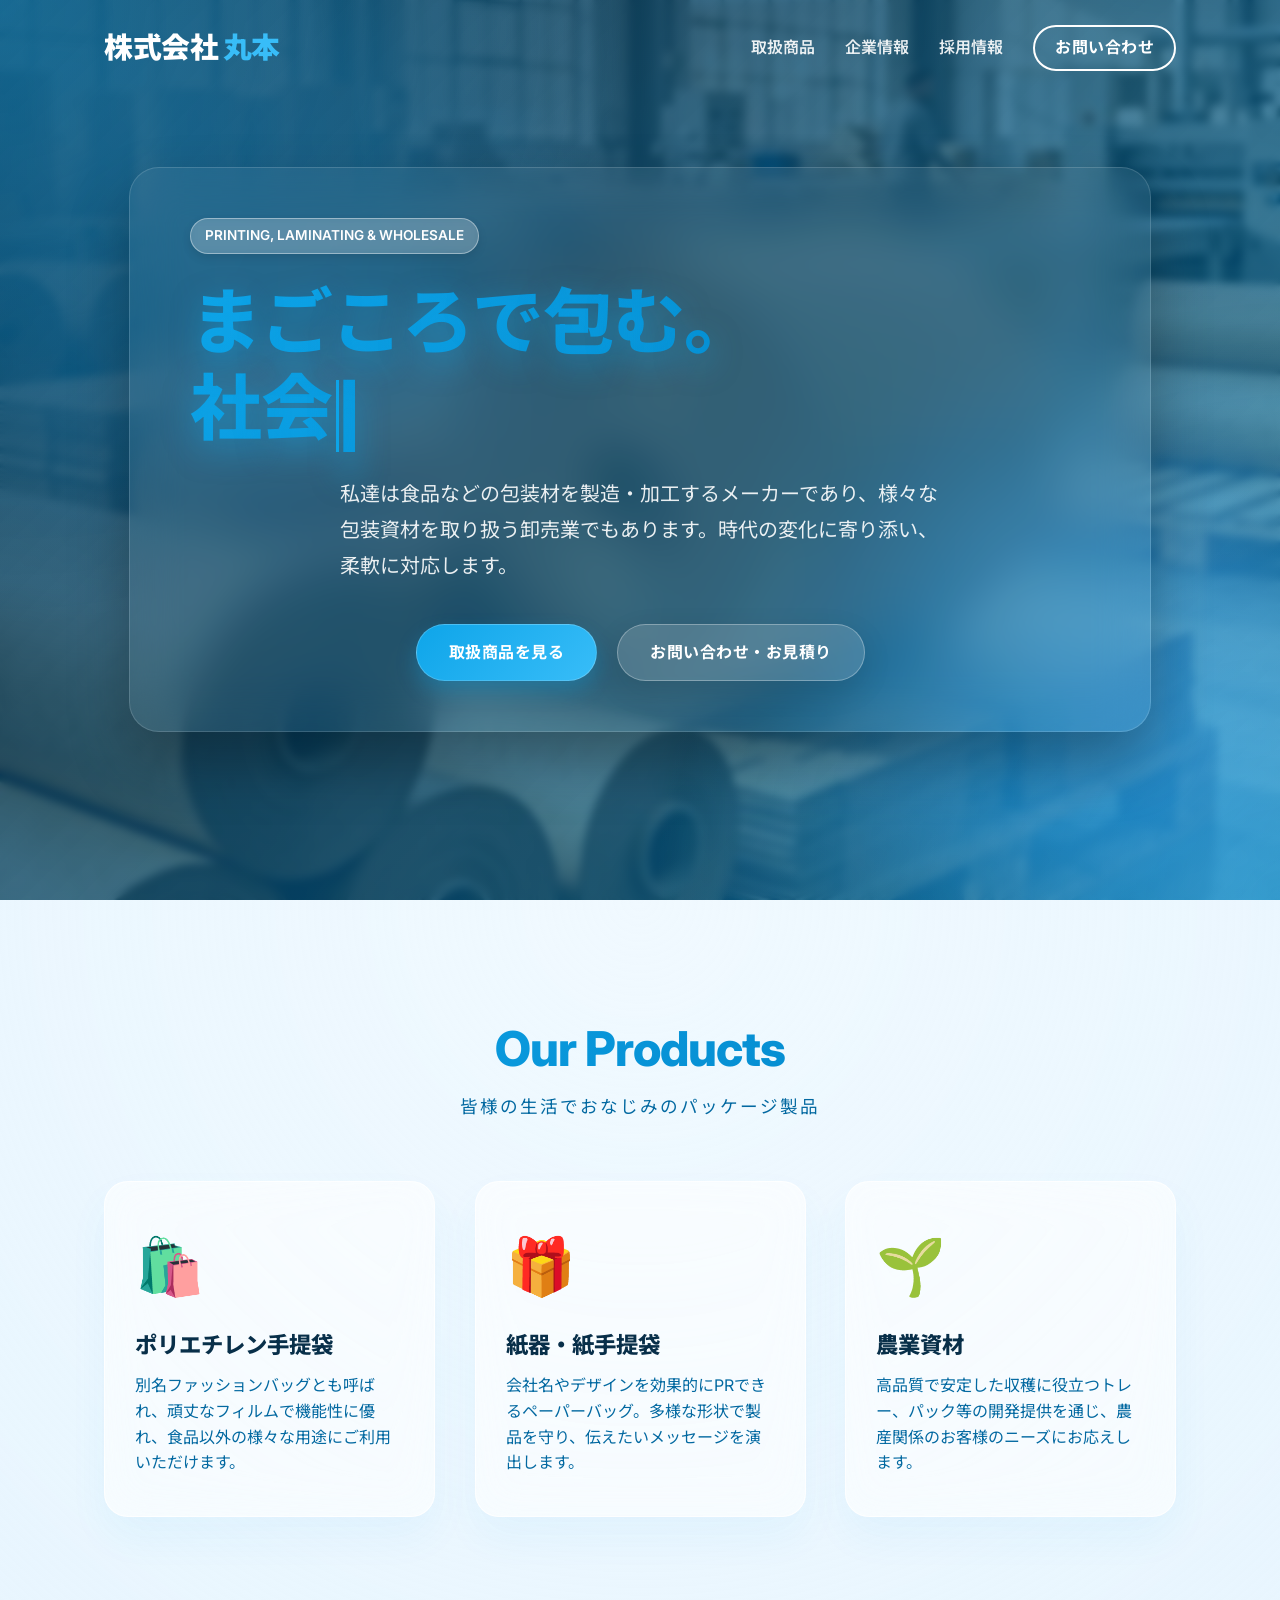
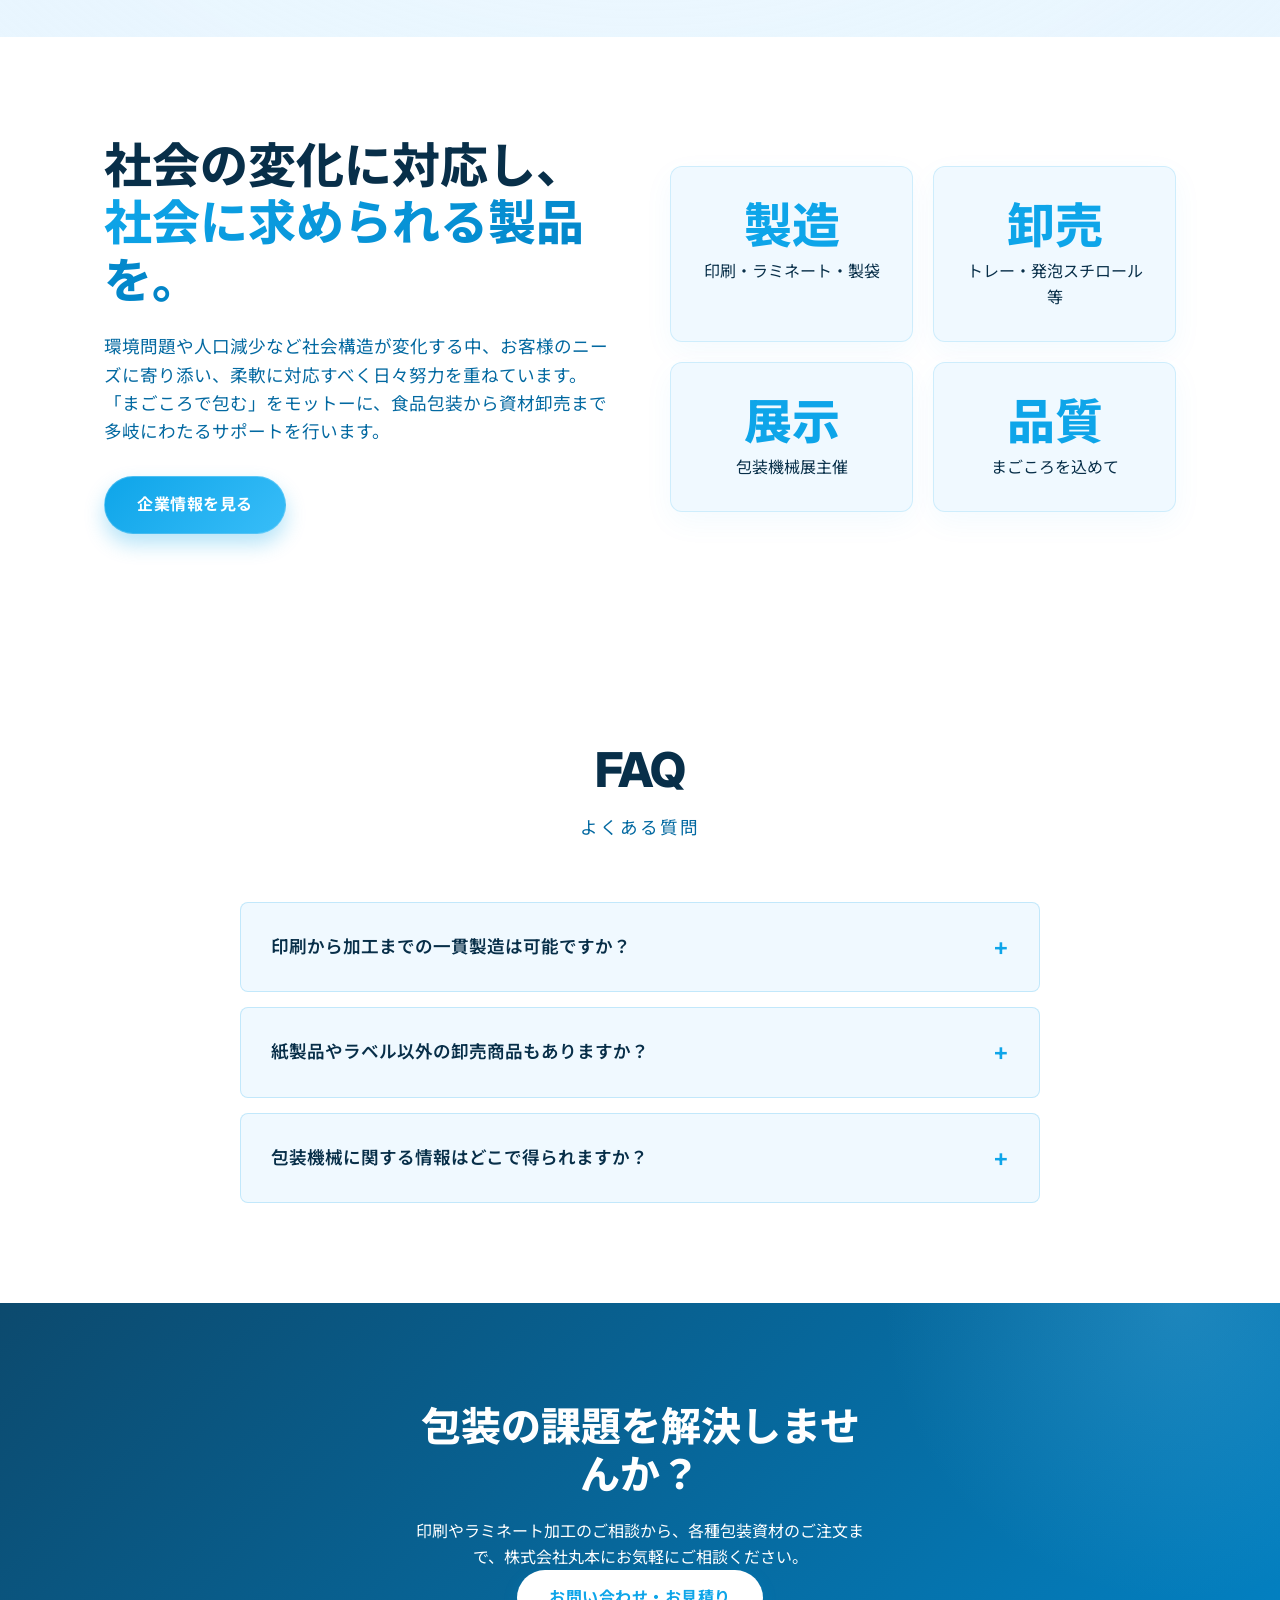
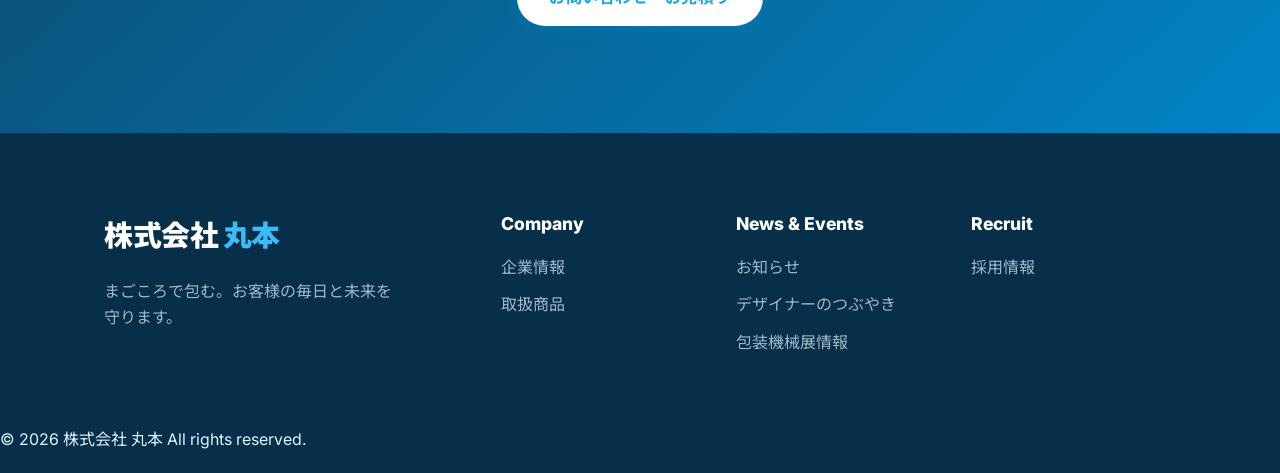
==== corporate/index.html @ 763db06b "feat: Implement initial corporate website with loader, typing effect, parallax, and a premium sky bl" ====
<!DOCTYPE html>
<html lang="ja">
<head>
    <meta charset="UTF-8">
    <meta name="viewport" content="width=device-width, initial-scale=1.0">
    <title>株式会社 丸本 | まごころで包む 包装資材メーカー</title>
    <link rel="stylesheet" href="style.css">
    <link href="https://fonts.googleapis.com/css2?family=Inter:wght@400;600;800&family=Noto+Sans+JP:wght@400;700;900&display=swap" rel="stylesheet">
</head>
<body class="page-fade-in">
    <!-- Custom Loader -->
    <div id="loader">
        <div class="loader-logo">Marumoto<span>Pkg</span></div>
    </div>

    <!-- Navbar -->
    <header class="navbar">
        <div class="container nav-content">
            <a href="index.html" class="logo">株式会社 <span>丸本</span></a>
            <nav class="nav-links">
                <a href="services.html" class="link-hover">取扱商品</a>
                <a href="about.html" class="link-hover">企業情報</a>
                <a href="recruit.html" class="link-hover">採用情報</a>
                <a href="contact.html" class="btn btn-outline glow-btn" style="padding: 8px 20px;">お問い合わせ</a>
            </nav>
        </div>
    </header>

    <!-- Parallax Hero Section -->
    <section class="hero" id="hero-section">
        <div class="hero-overlay"></div>
        <div class="container hero-content parallax-content">
            <span class="badge reveal">Printing, Laminating & Wholesale</span>
            <h1 class="reveal gradient-text" style="transition-delay: 0.1s;">
                <span style="display:inline-block; text-align:left; min-width:12.5em; white-space:nowrap;">
                    まごころで包む。<br>
                    <span id="typewriter"></span><span class="cursor">|</span>
                </span>
            </h1>
            <p class="reveal" style="transition-delay: 0.2s;">私達は食品などの包装材を製造・加工するメーカーであり、様々な包装資材を取り扱う卸売業でもあります。時代の変化に寄り添い、柔軟に対応します。</p>
            <div class="hero-buttons reveal" style="transition-delay: 0.3s;">
                <a href="services.html" class="btn btn-primary shiny-btn">取扱商品を見る</a>
                <a href="contact.html" class="btn btn-secondary glass-btn hover-pop">お問い合わせ・お見積り</a>
            </div>
        </div>
    </section>

    <!-- Services Section -->
    <section id="services" class="services">
        <div class="container">
            <div class="section-header reveal">
                <h2 class="gradient-text">Our Products</h2>
                <p>皆様の生活でおなじみのパッケージ製品</p>
            </div>
            <div class="services-grid">
                <div class="service-card reveal">
                    <div class="icon">🛍️</div>
                    <h3>ポリエチレン手提袋</h3>
                    <p>別名ファッションバッグとも呼ばれ、頑丈なフィルムで機能性に優れ、食品以外の様々な用途にご利用いただけます。</p>
                </div>
                <div class="service-card reveal" style="transition-delay: 0.1s;">
                    <div class="icon">🎁</div>
                    <h3>紙器・紙手提袋</h3>
                    <p>会社名やデザインを効果的にPRできるペーパーバッグ。多様な形状で製品を守り、伝えたいメッセージを演出します。</p>
                </div>
                <div class="service-card reveal" style="transition-delay: 0.2s;">
                    <div class="icon">🌱</div>
                    <h3>農業資材</h3>
                    <p>高品質で安定した収穫に役立つトレー、パック等の開発提供を通じ、農産関係のお客様のニーズにお応えします。</p>
                </div>
            </div>
        </div>
    </section>

    <!-- About Section -->
    <section id="about" class="about">
        <div class="container about-content">
            <div class="about-text reveal">
                <h2>社会の変化に対応し、<br><span class="gradient-text">社会に求められる製品を。</span></h2>
                <p>環境問題や人口減少など社会構造が変化する中、お客様のニーズに寄り添い、柔軟に対応すべく日々努力を重ねています。「まごころで包む」をモットーに、食品包装から資材卸売まで多岐にわたるサポートを行います。</p>
                <a href="about.html" class="btn btn-primary shiny-btn">企業情報を見る</a>
            </div>
            <div class="about-stats reveal" style="transition-delay: 0.2s;">
                <div class="stat-box hover-pop">
                    <h3 class="stat-number">製造</h3>
                    <p>印刷・ラミネート・製袋</p>
                </div>
                <div class="stat-box hover-pop">
                    <h3 class="stat-number">卸売</h3>
                    <p>トレー・発泡スチロール等</p>
                </div>
                <div class="stat-box hover-pop">
                    <h3 class="stat-number">展示</h3>
                    <p>包装機械展主催</p>
                </div>
                <div class="stat-box hover-pop">
                    <h3 class="stat-number">品質</h3>
                    <p>まごころを込めて</p>
                </div>
            </div>
        </div>
    </section>

    <!-- FAQ Accordion Section -->
    <section id="faq" class="faq-section reveal">
        <div class="container">
            <div class="section-header">
                <h2>FAQ</h2>
                <p>よくある質問</p>
            </div>
            <div class="faq-list">
                <div class="faq-item">
                    <div class="faq-question">印刷から加工までの一貫製造は可能ですか？<span class="icon">+</span></div>
                    <div class="faq-answer"><p>はい。お菓子や食品などの包装袋の印刷、ラミネート、製袋、スリット加工まで、自社マニファクチャリングとして一貫して行っております。</p></div>
                </div>
                <div class="faq-item">
                    <div class="faq-question">紙製品やラベル以外の卸売商品もありますか？<span class="icon">+</span></div>
                    <div class="faq-answer"><p>はい。トレーや発泡スチロール、各種ラベルシール、さらには現場で使用する機械・器具設備まで豊富に取り揃えております。</p></div>
                </div>
                <div class="faq-item">
                    <div class="faq-question">包装機械に関する情報はどこで得られますか？<span class="icon">+</span></div>
                    <div class="faq-answer"><p>弊社主導で毎年1回開催される「包装機械展」では、地元の製造業者様に直接最新の機械やサンプルに触れていただく機会を提供しています。</p></div>
                </div>
            </div>
        </div>
    </section>

    <!-- CTA Section -->
    <section id="contact" class="cta-section">
        <div class="container cta-content reveal">
            <h2>包装の課題を解決しませんか？</h2>
            <p>印刷やラミネート加工のご相談から、各種包装資材のご注文まで、株式会社丸本にお気軽にご相談ください。</p>
            <a href="contact.html" class="btn btn-light shiny-btn hover-pop">お問い合わせ・お見積り</a>
        </div>
    </section>

    <!-- Footer -->
    <footer class="footer">
        <div class="container footer-content">
            <div class="footer-brand">
                <a href="index.html" class="logo">株式会社 <span>丸本</span></a>
                <p>まごころで包む。お客様の毎日と未来を守ります。</p>
            </div>
            <div class="footer-links">
                <div class="link-group">
                    <h4>Company</h4>
                    <a href="about.html" class="link-hover">企業情報</a>
                    <a href="services.html" class="link-hover">取扱商品</a>
                </div>
                <div class="link-group">
                    <h4>News & Events</h4>
                    <a href="#" class="link-hover">お知らせ</a>
                    <a href="#" class="link-hover">デザイナーのつぶやき</a>
                    <a href="#" class="link-hover">包装機械展情報</a>
                </div>
                <div class="link-group">
                    <h4>Recruit</h4>
                    <a href="recruit.html" class="link-hover">採用情報</a>
                </div>
            </div>
        </div>
        <div class="footer-bottom">
            <p>&copy; 2026 株式会社 丸本 All rights reserved.</p>
        </div>
    </footer>
    
    <script src="main.js"></script>
</body>
</html>
---- corporate/style.css ----
/* style.css - Sky Blue Premium Corporate Homepage */

:root {
    /* Sky Blue Palette */
    --primary: #0ea5e9;
    --primary-dark: #0284c7;
    --secondary: #38bdf8;
    --accent: #0284c7;
    --accent-light: #7dd3fc;
    --bg-light: #f0f9ff; /* Soft sky blue base */
    --bg-dark: #0c4a6e;  /* Deep sky background */
    --text-main: #082f49; /* Dark sky text */
    --text-muted: #0369a1; 
    --white: #ffffff;
    
    --font-ui: 'Inter', 'Noto Sans JP', sans-serif;
    --transition-fast: 0.2s ease-in-out;
    --transition-smooth: 0.4s cubic-bezier(0.16, 1, 0.3, 1);
}

/* Dark Mode Overrides (Deep Midnight Sky) */
body.dark-mode {
    --bg-light: #082f49;
    --bg-dark: #042f2e; /* dark cyan/sky mix */
    --text-main: #e0f2fe;
    --text-muted: #7dd3fc;
    --white: #0c4a6e;
}

/* Custom Scrollbar */
::-webkit-scrollbar { width: 8px; }
::-webkit-scrollbar-track { background: var(--bg-dark); }
::-webkit-scrollbar-thumb { background: rgba(14, 165, 233, 0.5); border-radius: 4px; }
::-webkit-scrollbar-thumb:hover { background: var(--primary); }

* { box-sizing: border-box; margin: 0; padding: 0; }
html { scroll-behavior: auto; }

/* Loader Splash Screen */
#loader { position: fixed; inset: 0; background: var(--bg-dark); z-index: 99999; display: flex; align-items: center; justify-content: center; transition: opacity 0.6s ease, visibility 0.6s; }
#loader.hidden { opacity: 0; visibility: hidden; }
.loader-logo { font-size: 3rem; font-weight: 900; color: #fff; letter-spacing: -1px; animation: pulseLogo 1.5s infinite alternate; }
.loader-logo span { color: var(--accent-light); }
@keyframes pulseLogo { 0% { opacity: 0.5; transform: scale(0.9); } 100% { opacity: 1; transform: scale(1.1); filter: drop-shadow(0 0 15px var(--primary)); } }

/* Typing Text Cursor Animation */
.cursor { display: inline-block; width: 3px; background-color: var(--primary); animation: blink 1s step-end infinite; margin-left: 5px; vertical-align: bottom; height: 1em; }
@keyframes blink { 50% { opacity: 0; } }

body { font-family: var(--font-ui); color: var(--text-main); background-color: var(--bg-light); line-height: 1.6; overflow-x: hidden; transition: background-color var(--transition-smooth), color var(--transition-smooth); }
.page-fade-in { animation: fadeInPage 0.8s ease-out forwards; }
@keyframes fadeInPage { 0% { opacity: 0; transform: translateY(10px); } 100% { opacity: 1; transform: translateY(0); } }

h1, h2, h3, h4 { font-weight: 800; line-height: 1.2; color: var(--text-main); }
a { text-decoration: none; color: inherit; transition: color var(--transition-fast); }
.container { max-width: 1200px; margin: 0 auto; padding: 0 5%; z-index: 10; position: relative; }

/* Gradient Text Animation */
.gradient-text { background: linear-gradient(-45deg, var(--primary), var(--secondary), var(--primary-dark), var(--primary)); background-size: 300%; -webkit-background-clip: text; -webkit-text-fill-color: transparent; animation: gradientPan 6s ease infinite; }
@keyframes gradientPan { 0% { background-position: 0% 50%; } 50% { background-position: 100% 50%; } 100% { background-position: 0% 50%; } }

/* Buttons - Premium Elevated */
.btn { display: inline-block; padding: 15px 32px; border-radius: 50px; font-weight: 700; font-size: 1rem; transition: all 0.4s cubic-bezier(0.16, 1, 0.3, 1); text-align: center; border: none; position: relative; overflow: hidden; letter-spacing: 0.5px; z-index: 1; }
.btn-primary { background: linear-gradient(135deg, var(--primary), var(--secondary)); color: #fff; box-shadow: 0 10px 20px rgba(14, 165, 233, 0.3); border: 1px solid rgba(255,255,255,0.2); }
.btn-primary::before { content: ''; position: absolute; inset: 0; background: linear-gradient(135deg, var(--secondary), var(--primary)); opacity: 0; transition: opacity 0.4s; z-index: -1; }
.btn-primary:hover::before { opacity: 1; }
.btn-secondary { background: rgba(255, 255, 255, 0.15); color: #fff; backdrop-filter: blur(15px); border: 1px solid rgba(255, 255, 255, 0.3); box-shadow: 0 10px 30px rgba(0,0,0,0.1); }
.btn-outline { border: 2px solid #fff; color: #fff; background: transparent; }
.btn-light { background: #fff; color: var(--primary); box-shadow: 0 4px 15px rgba(14, 165, 233, 0.15); }
.shiny-btn::after { content: ''; position: absolute; top: 0; left: -100%; width: 50%; height: 100%; background: linear-gradient(to right, transparent, rgba(255,255,255,0.4), transparent); transform: skewX(-25deg); opacity: 0; }
.shiny-btn:hover { transform: translateY(-3px); box-shadow: 0 10px 25px rgba(14, 165, 233, 0.5); }
.shiny-btn:hover::after { animation: shine 0.6s ease-out forwards; opacity: 1; }
@keyframes shine { 100% { left: 150%; } }
.hover-pop:hover { transform: translateY(-4px) scale(1.02); box-shadow: 0 15px 30px rgba(14, 165, 233, 0.2); }
.glow-btn { transition: all 0.3s ease; }
.glow-btn:hover { background: #fff; color: var(--primary); box-shadow: 0 0 15px rgba(255,255,255,0.8); }

.link-hover { position: relative; }
.link-hover::after { content: ''; position: absolute; width: 0; height: 2px; bottom: -2px; left: 0; background-color: var(--secondary); transition: width 0.3s ease; }
.link-hover:hover::after { width: 100%; }

.dark-mode-btn { background: none; border: none; font-size: 1.2rem; transition: transform 0.2s, filter 0.2s; outline: none; cursor: pointer; }
.dark-mode-btn:hover { transform: scale(1.2) rotate(10deg); filter: brightness(1.2); }

/* Navbar - Premium Floating Pill */
.navbar { position: fixed; top: 0; width: 100%; z-index: 100; padding: 25px 0; transition: all var(--transition-smooth); background: transparent; display: flex; justify-content: center; }
.navbar .nav-content { transition: all var(--transition-smooth); width: 100%; }
.navbar.scrolled { padding: 15px 0; background: transparent; }
.navbar.scrolled .nav-content { max-width: 1000px; background: rgba(255, 255, 255, 0.85); backdrop-filter: blur(20px); padding: 12px 40px; border-radius: 50px; box-shadow: 0 20px 40px rgba(14, 165, 233, 0.1); border: 1px solid rgba(255,255,255,0.8); }
body.dark-mode .navbar.scrolled .nav-content { background: rgba(8, 47, 73, 0.7); border: 1px solid rgba(14, 165, 233, 0.3); box-shadow: 0 20px 40px rgba(0,0,0,0.5); }
.navbar.scrolled .nav-links a:not(.btn) { color: var(--text-main); }
body.dark-mode .navbar.scrolled .nav-links a:not(.btn) { color: #fff; }
.navbar.scrolled .logo { color: var(--primary-dark); }
body.dark-mode .navbar.scrolled .logo { color: #fff; }
.nav-content { display: flex; justify-content: space-between; align-items: center; }
.logo { font-size: 1.8rem; font-weight: 900; color: #fff; letter-spacing: -0.5px; transition: color 0.3s; }
.logo span { color: var(--secondary); }
.nav-links { display: flex; align-items: center; gap: 30px; }
.nav-links a:not(.btn) { color: #fff; font-weight: 600; opacity: 0.9; transition: opacity 0.2s, color 0.2s; }
.nav-links a:not(.btn):hover { opacity: 1; color: var(--secondary); }

/* Scroll Reveal Animations */
.reveal { opacity: 0; transform: translateY(40px) scale(0.98); transition: all 0.8s cubic-bezier(0.25, 1, 0.5, 1); filter: blur(5px); }
.reveal.active { opacity: 1; transform: translateY(0) scale(1); filter: blur(0); }

/* Subpage Header */
.page-header { padding: 160px 0 80px; background: linear-gradient(135deg, rgba(12, 74, 110, 0.9), rgba(14, 165, 233, 0.8)), url('hero.png') center/cover no-repeat; color: #fff; text-align: center; }
.page-header h1 { font-size: 3.5rem; color: #fff; margin-bottom: 10px; }
.page-header p { font-size: 1.2rem; opacity: 0.9; }

/* Premium Hero Section with Aurora & Glass Effects */
.hero { position: relative; height: 100vh; min-height: 700px; display: flex; align-items: center; background: url('hero.png') center/cover no-repeat; background-attachment: fixed; color: #fff; overflow: hidden; }
.hero-overlay { position: absolute; inset: 0; background: radial-gradient(circle at top left, rgba(14, 165, 233, 0.4) 0%, transparent 40%), radial-gradient(circle at bottom right, rgba(56, 189, 248, 0.4) 0%, transparent 40%), linear-gradient(135deg, rgba(8, 47, 73, 0.9) 0%, rgba(2, 132, 199, 0.6) 100%); z-index: 1; backdrop-filter: blur(4px); }
.hero::before, .hero::after { content: ''; position: absolute; border-radius: 50%; filter: blur(100px); z-index: 0; opacity: 0.8; animation: floatAurora 15s infinite alternate cubic-bezier(0.4, 0, 0.2, 1); pointer-events: none; mix-blend-mode: screen; }
.hero::before { width: 50vw; height: 50vw; background: linear-gradient(to right, #0ea5e9, #38bdf8); left: -10vw; top: -10vh; }
.hero::after { width: 40vw; height: 40vw; background: linear-gradient(to right, #0284c7, #818cf8); right: -5vw; bottom: -5vh; animation-duration: 20s; animation-direction: alternate-reverse; }
@keyframes floatAurora { 0% { transform: translate(0,0) scale(1) rotate(0deg); } 50% { transform: translate(10vw, 5vh) scale(1.1) rotate(90deg); } 100% { transform: translate(-5vw, 10vh) scale(0.9) rotate(180deg); } }
.parallax-content { will-change: transform; transition: transform 0.1s linear; position: relative; z-index: 2; border-radius: 30px; padding: 50px 60px; background: rgba(255, 255, 255, 0.05); backdrop-filter: blur(25px); border: 1px solid rgba(255, 255, 255, 0.15); box-shadow: 0 30px 60px rgba(0,0,0,0.3); }

.badge { display: inline-block; padding: 6px 14px; border-radius: 20px; background: rgba(255,255,255,0.2); backdrop-filter: blur(5px); border: 1px solid rgba(255,255,255,0.4); font-size: 0.85rem; font-weight: 600; margin-bottom: 25px; text-transform: uppercase; color:#fff; box-shadow: 0 4px 10px rgba(0,0,0,0.1); }
.hero h1 { font-size: 4.5rem; color: #fff; margin-bottom: 24px; letter-spacing: -1.5px; min-height: 120px; text-shadow: 0 10px 30px rgba(14, 165, 233, 0.5); }
.hero p { font-size: 1.25rem; color: rgba(255,255,255,0.9); margin-bottom: 40px; max-width: 600px; line-height: 1.8; margin-left: auto; margin-right: auto; }
.hero-buttons { display: flex; gap: 20px; justify-content: center; }

/* FAQ Accordion */
.faq-section { padding: 100px 0; background: var(--white); color: var(--text-main); }
body.dark-mode .faq-section { background: var(--bg-dark); }
.faq-list { max-width: 800px; margin: 0 auto; display: flex; flex-direction: column; gap: 15px; }
.faq-item { background: var(--bg-light); border-radius: 8px; border: 1px solid rgba(14, 165, 233, 0.2); overflow: hidden; transition: all 0.3s; }
body.dark-mode .faq-item { background: rgba(14, 165, 233, 0.1); border-color: rgba(14, 165, 233, 0.2); }
.faq-question { padding: 25px 30px; font-weight: 600; font-size: 1.1rem; display: flex; justify-content: space-between; align-items: center; transition: color 0.3s ease; cursor: pointer; }
.faq-question:hover { color: var(--primary); }
.faq-question .icon { font-size: 1.5rem; color: var(--primary); transition: transform 0.4s cubic-bezier(0.175, 0.885, 0.32, 1.275); }
.faq-answer { max-height: 0; overflow: hidden; transition: max-height 0.4s ease, opacity 0.4s ease; opacity: 0; background: rgba(14, 165, 233, 0.05); }
.faq-answer p { padding: 0 30px 25px; color: var(--text-muted); }
.faq-item.active .faq-answer { max-height: 250px; opacity: 1; }
.faq-item.active .faq-question .icon { transform: rotate(45deg); }


/* Services Glassmorphism Cards */
.services { padding: 120px 0; background: radial-gradient(circle at top center, var(--bg-light) 0%, rgba(224, 242, 254, 0.5) 100%); }
body.dark-mode .services { background: radial-gradient(circle at top center, var(--bg-dark) 0%, #042f2e 100%); }
.section-header { text-align: center; margin-bottom: 60px; }
.section-header h2 { font-size: 3rem; margin-bottom: 15px; letter-spacing: -1px; }
.section-header p { font-size: 1.1rem; color: var(--text-muted); text-transform: uppercase; letter-spacing: 2px; }
.services-grid { display: grid; grid-template-columns: repeat(auto-fit, minmax(320px, 1fr)); gap: 40px; perspective: 1200px; }
.service-card { background: rgba(255, 255, 255, 0.6); backdrop-filter: blur(20px); padding: 40px 30px; border-radius: 24px; border: 1px solid rgba(255, 255, 255, 0.8); transition: all 0.5s cubic-bezier(0.16, 1, 0.3, 1); position: relative; overflow: hidden; z-index: 1; transform-style: preserve-3d; will-change: transform; box-shadow: 0 20px 40px rgba(14, 165, 233, 0.05); }
body.dark-mode .service-card { background: rgba(8, 47, 73, 0.4); border: 1px solid rgba(56, 189, 248, 0.1); box-shadow: 0 20px 40px rgba(0,0,0,0.3); }
.service-card::after { content: ''; position: absolute; inset: 0; background: linear-gradient(135deg, transparent, rgba(255,255,255,0.3)); opacity: 0; transition: 0.5s; z-index: -1; }
.service-card:hover::after { opacity: 1; }
.service-card:hover { box-shadow: 0 30px 60px rgba(14, 165, 233, 0.15); border-color: rgba(56, 189, 248, 0.5); transform: translateY(-10px); }
.service-card .icon { font-size: 3.5rem; margin-bottom: 20px; transform: translateZ(30px); }
.service-card h3 { font-size: 1.4rem; margin-bottom: 15px; transform: translateZ(20px); }
.service-card p { transform: translateZ(10px); color: var(--text-muted); }

/* About Section */
.about { padding: 100px 0; background-color: var(--white); }
body.dark-mode .about { background-color: var(--bg-dark); }
.about-content { display: grid; grid-template-columns: 1fr 1fr; gap: 60px; align-items: center; }
.about-text h2 { font-size: 3rem; margin-bottom: 24px; }
.about-text p { font-size: 1.1rem; color: var(--text-muted); margin-bottom: 30px; }
.about-stats { display: grid; grid-template-columns: 1fr 1fr; gap: 20px; perspective: 1000px; }
.stat-box { background: var(--bg-light); padding: 30px; border-radius: 12px; text-align: center; box-shadow: 0 10px 30px rgba(14, 165, 233, 0.05); border: 1px solid rgba(14, 165, 233, 0.15); transition: transform var(--transition-smooth), box-shadow var(--transition-smooth); }
body.dark-mode .stat-box { background: rgba(12, 74, 110, 0.6); }
.stat-box:hover { transform: translateY(-8px) scale(1.03); box-shadow: 0 15px 35px rgba(14, 165, 233, 0.15); }
.stat-number { font-size: 3rem; color: var(--primary); margin-bottom: 5px; }
.stat-number span { color: var(--secondary); }

/* Contact Form */
.contact-container { max-width: 700px; margin: 0 auto; background: var(--white); padding: 50px; border-radius: 12px; box-shadow: 0 15px 50px rgba(14, 165, 233, 0.1); border: 1px solid rgba(14, 165, 233, 0.15); }
body.dark-mode .contact-container { background: rgba(12, 74, 110, 0.4); backdrop-filter: blur(10px); }
.form-group { margin-bottom: 25px; }
.form-group label { display: block; font-weight: 600; margin-bottom: 8px; color: var(--text-main); }
.form-control { width: 100%; padding: 14px 18px; border: 1px solid rgba(14, 165, 233, 0.2); border-radius: 8px; background: var(--bg-light); color: var(--text-main); font-family: inherit; font-size: 1rem; transition: all 0.3s cubic-bezier(0.16, 1, 0.3, 1); }
body.dark-mode .form-control { background: rgba(14, 165, 233, 0.1); border-color: rgba(14, 165, 233, 0.3); color: #fff; }
.form-control:focus { outline: none; border-color: var(--primary); box-shadow: 0 0 0 4px rgba(14, 165, 233, 0.2); transform: translateY(-2px); }
textarea.form-control { resize: vertical; min-height: 150px; }

/* CTA Section */
.cta-section { padding: 100px 0; background: linear-gradient(135deg, var(--bg-dark), var(--primary-dark)); color: #fff; text-align: center; position: relative; overflow: hidden; }
.cta-section::after { content: ''; position: absolute; width: 600px; height: 600px; background: radial-gradient(circle, rgba(125, 211, 252, 0.2) 0%, transparent 70%); top: -300px; right: -200px; border-radius: 50%; pointer-events: none;}
.cta-content { position: relative; z-index: 2; max-width: 600px; margin: 0 auto;}
.cta-section h2 { color: #fff; font-size: 2.5rem; margin-bottom: 20px; }

/* Footer */
.footer { background: #082f49; color: #e0f2fe; padding: 80px 0 20px; }
.footer-content { display: grid; grid-template-columns: 1fr 2fr; gap: 60px; margin-bottom: 60px; }
.footer-brand p { margin-top: 20px; color: rgba(224,242,254,0.7); max-width: 300px; }
.footer-links { display: grid; grid-template-columns: repeat(3, 1fr); gap: 30px; }
.link-group h4 { color: #fff; margin-bottom: 20px; font-size: 1.1rem; }
.link-group a { display: block; color: rgba(224,242,254,0.7); margin-bottom: 12px; transition: all 0.2s; }
.link-group a:hover { color: var(--secondary); padding-left: 5px; }

@media (max-width: 900px) {
    .nav-links { display: none; }
    .hero h1 { font-size: 3rem; min-height: 140px; }
    .about-content { grid-template-columns: 1fr; }
    .footer-content { grid-template-columns: 1fr; gap: 40px; }
    .footer-links { grid-template-columns: 1fr 1fr; }
}
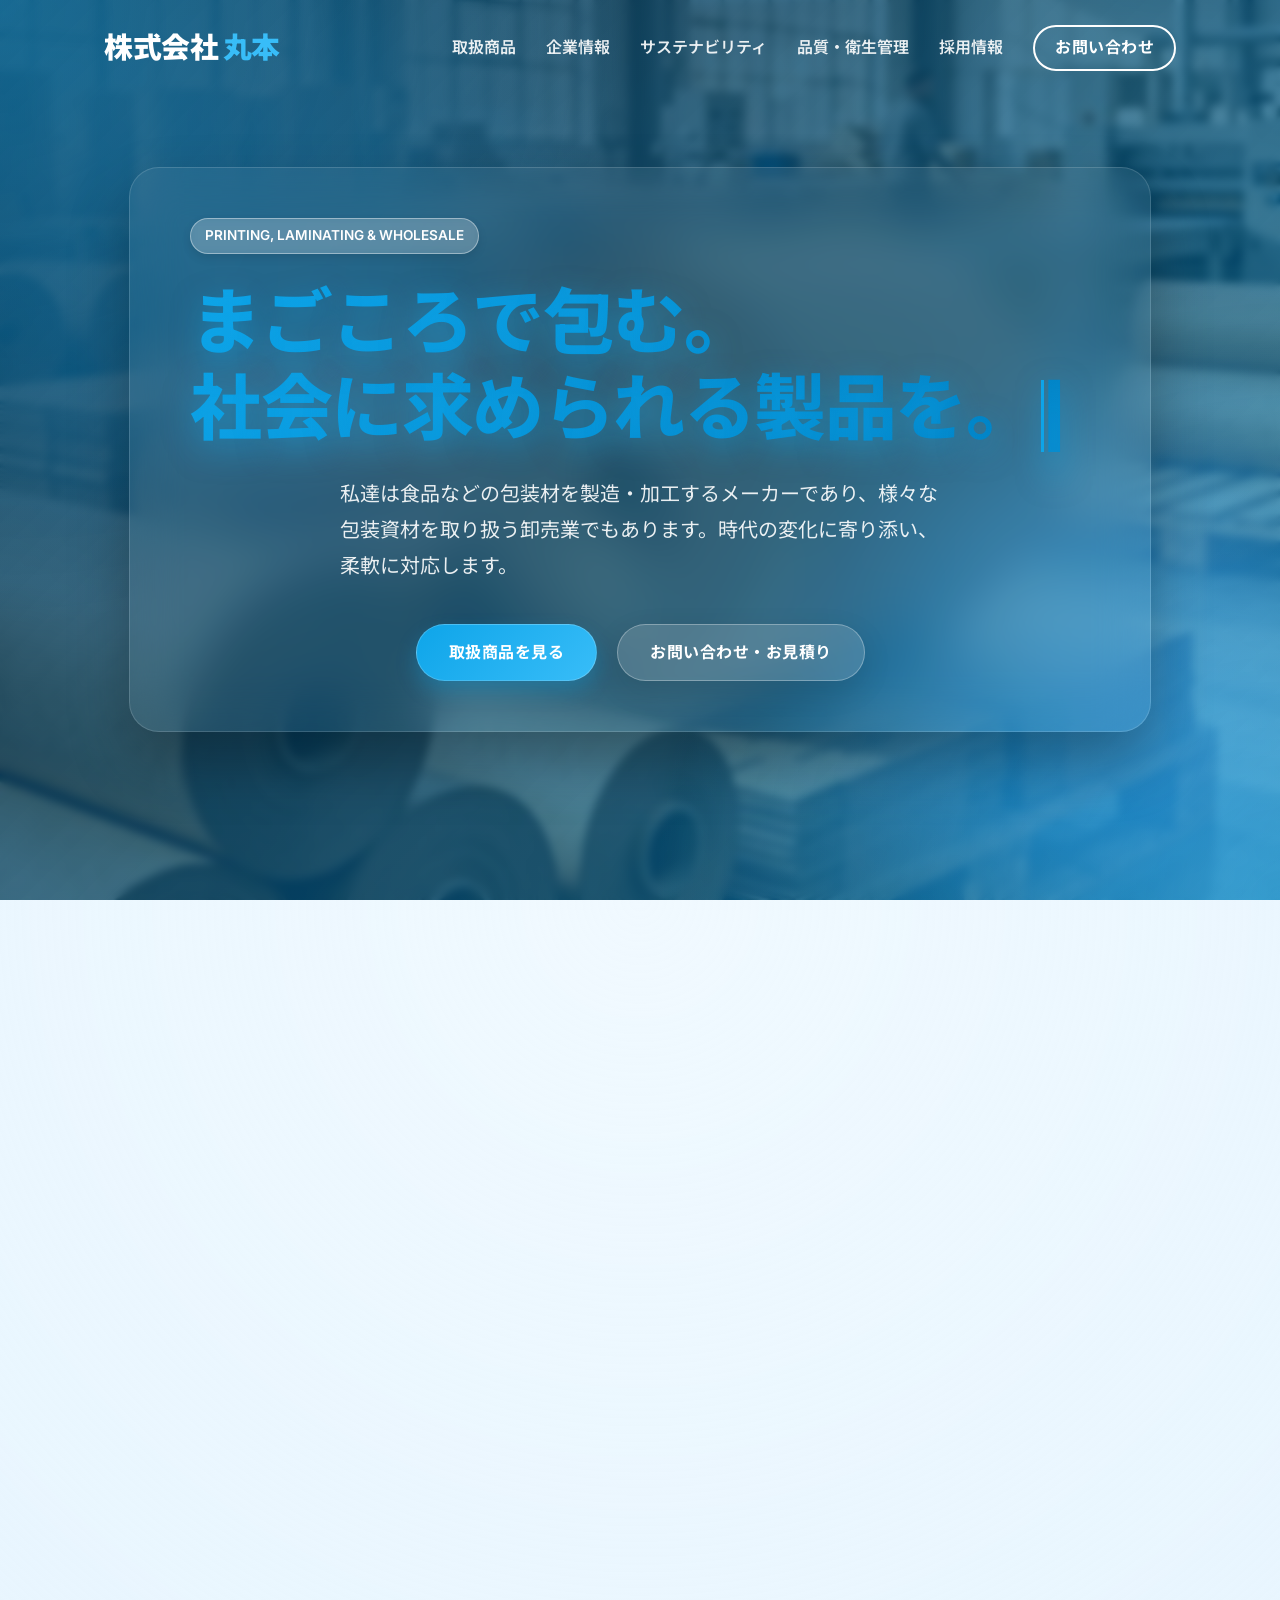
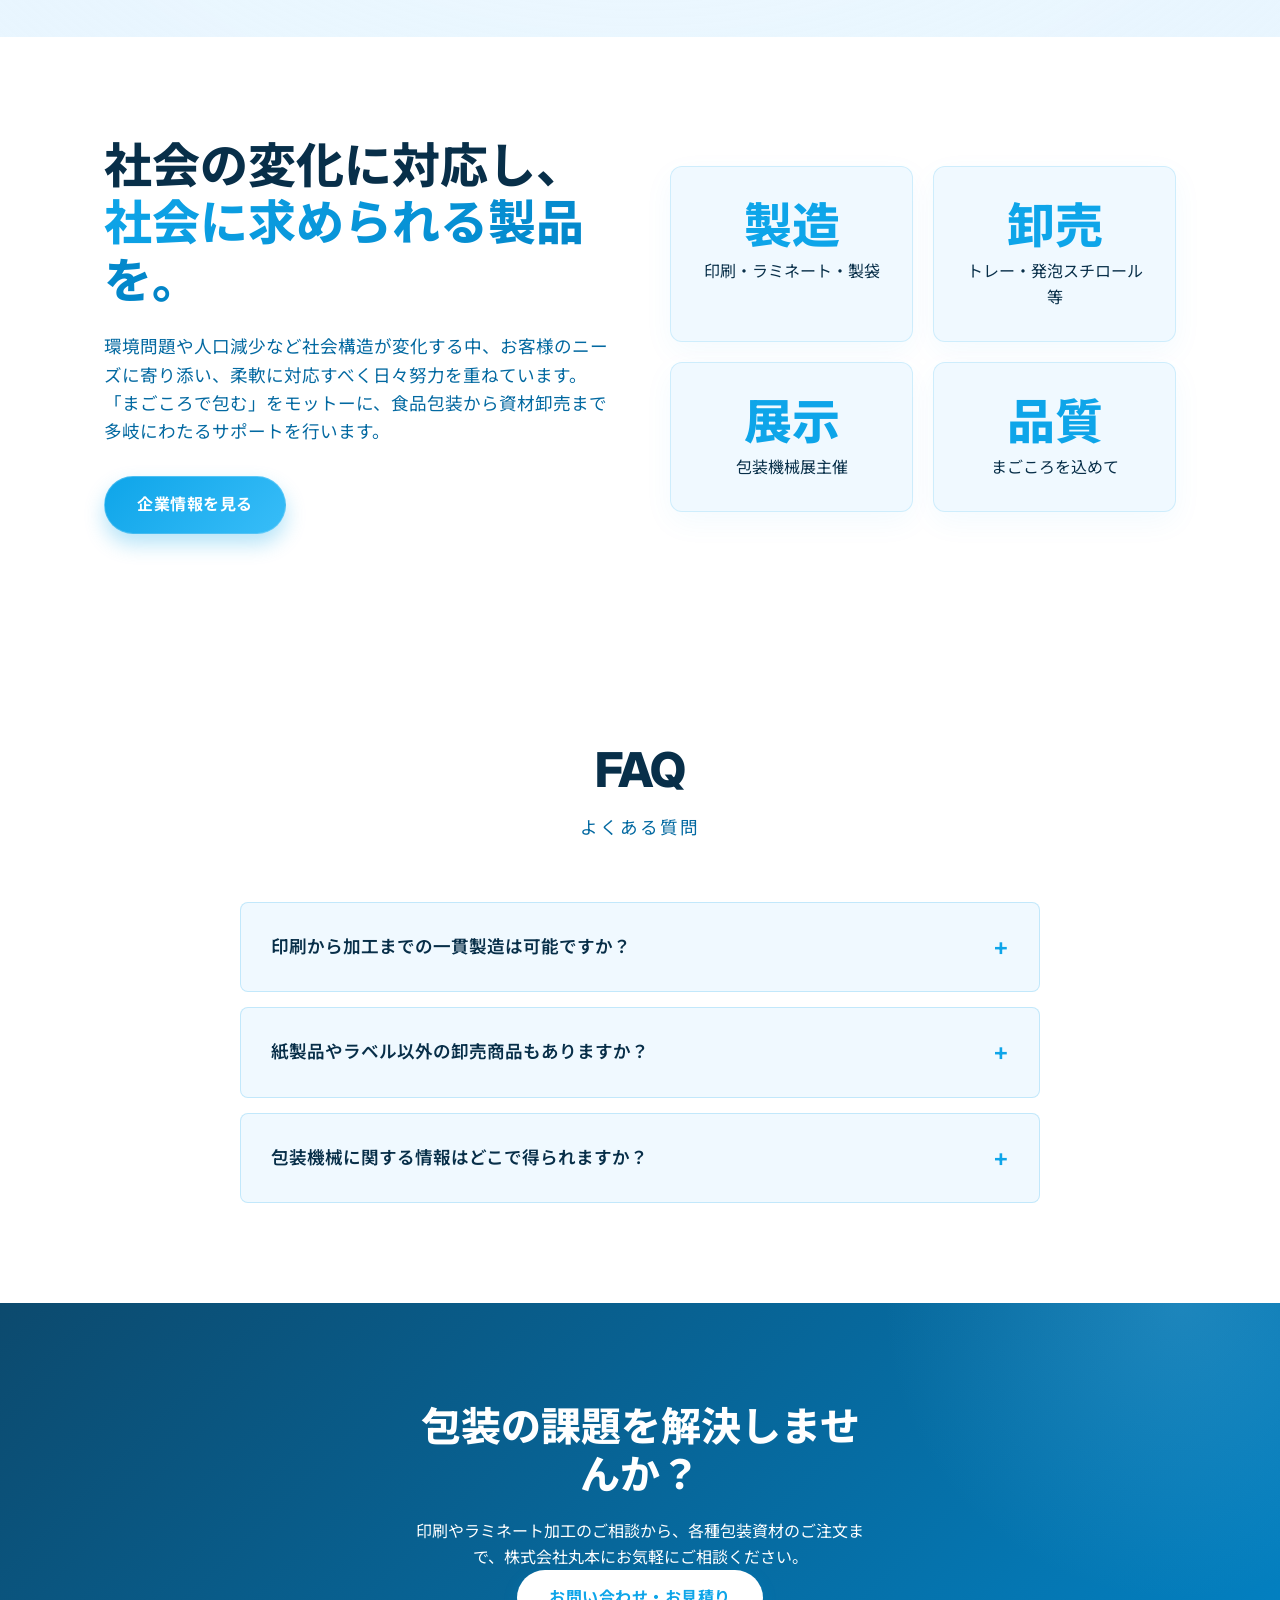
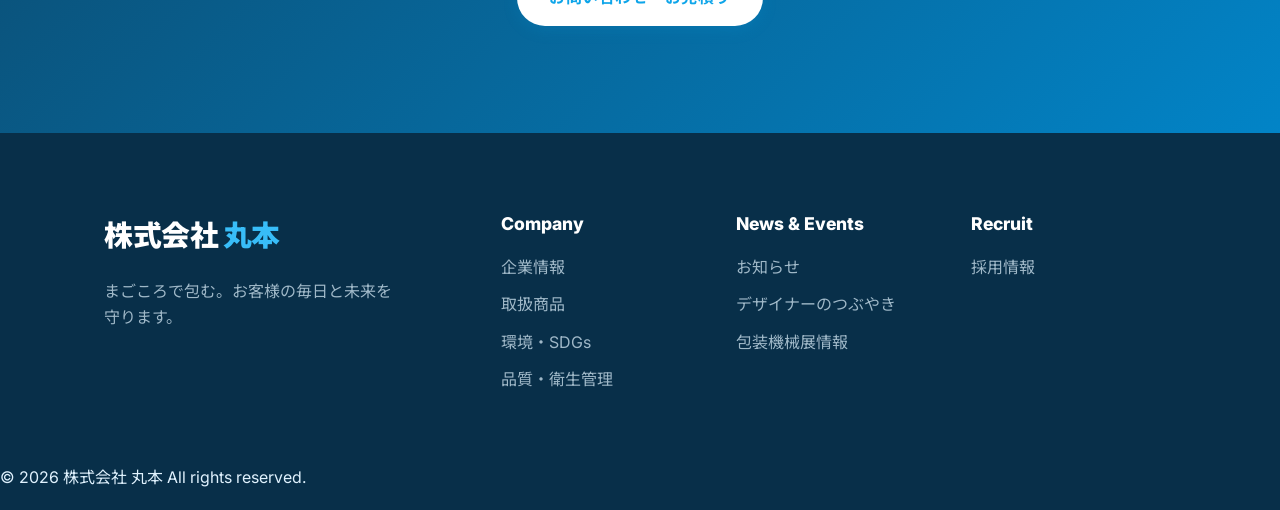
==== commit 10f92a8b: "second" ====
--- a/corporate/index.html
+++ b/corporate/index.html
@@ -20,6 +20,8 @@
             <nav class="nav-links">
                 <a href="services.html" class="link-hover">取扱商品</a>
                 <a href="about.html" class="link-hover">企業情報</a>
+                <a href="sustainability.html" class="link-hover">サステナビリティ</a>
+                <a href="quality.html" class="link-hover">品質・衛生管理</a>
                 <a href="recruit.html" class="link-hover">採用情報</a>
                 <a href="contact.html" class="btn btn-outline glow-btn" style="padding: 8px 20px;">お問い合わせ</a>
             </nav>
@@ -146,6 +148,8 @@
                     <h4>Company</h4>
                     <a href="about.html" class="link-hover">企業情報</a>
                     <a href="services.html" class="link-hover">取扱商品</a>
+                    <a href="sustainability.html" class="link-hover">環境・SDGs</a>
+                    <a href="quality.html" class="link-hover">品質・衛生管理</a>
                 </div>
                 <div class="link-group">
                     <h4>News & Events</h4>
